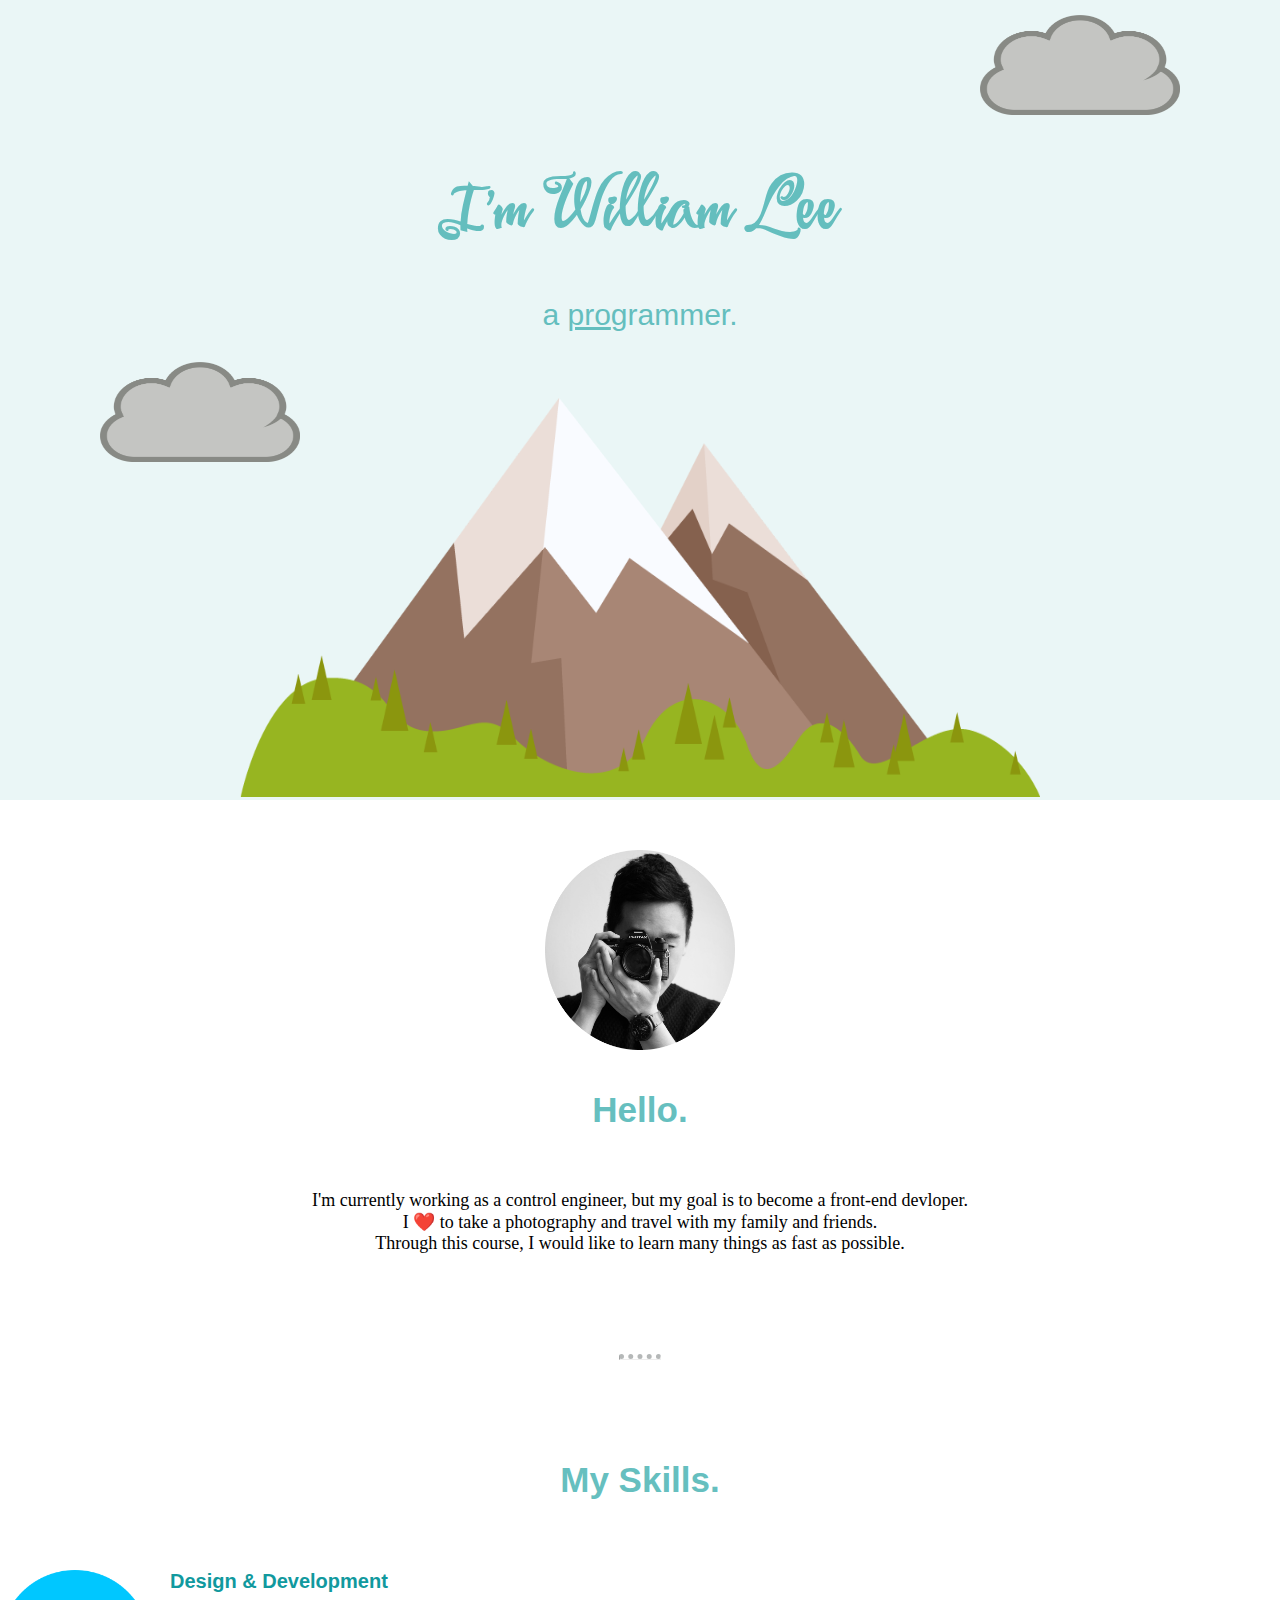
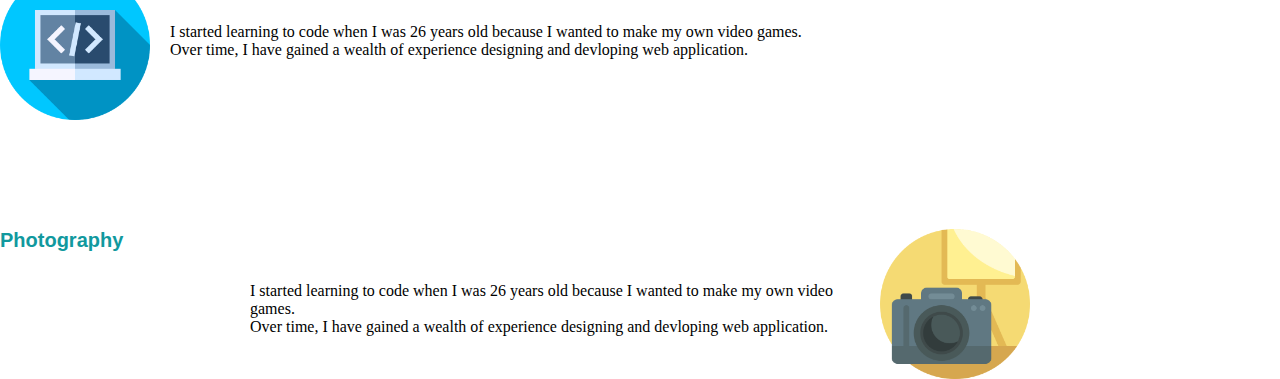
==== index.html @ fa5d24ca "first commit" ====
<!DOCTYPE html>
<html lang="en" dir="ltr">
  <head>
    <meta charset="utf-8" />
    <link rel="stylesheet" href="styles.css" />
    <link rel="preconnect" href="https://fonts.googleapis.com" />
    <link rel="preconnect" href="https://fonts.gstatic.com" crossorigin />
    <link
      href="https://fonts.googleapis.com/css2?family=Festive&display=swap"
      rel="stylesheet"
    />
    <link
      href="https://fonts.googleapis.com/css2?family=Festive&display=swap"
      rel="stylesheet"
    />
    <link rel="preconnect" href="https://fonts.googleapis.com">
<link rel="preconnect" href="https://fonts.gstatic.com" crossorigin>
<link href="https://fonts.googleapis.com/css2?family=Festive&display=swap" rel="stylesheet">

    <title>William's Personal Site</title>
  </head>

  <body>
    <div class="top">
      <img src="cloud.png" alt="cloud" width="200" height="100" id="cloud1">
      <h1>I'm William Lee</h1>
      <p id="sub">a <span id="pro">pro</span>grammer.</p>
      <img src="cloud.png" alt="cloud" width="200" height="100" id="cloud2">
      <img src="Mountain.png" alt="cloud" width="800" height="400" id="mountain">
    </div>
    </div>
    
    <img
      src="Profile_Pic_Circle.png"
      id="profile_pic"
      alt="William Profile Picture"
      height="200"
      width="190"
    />

    <h2>
      Hello.
    </h2>
    <p id ="about_me">
      I'm currently working as a control engineer, but my goal is to become a front-end devloper.<br> 
      I ❤️ to take a photography and travel with my family and friends. <br>
      Through this course, I would like to learn many things as fast as possible.
    </p>
    <hr/>
    <h2>
      My Skills.
    </h2>
    <div class="skill_section">
      
      <h3>Design & Development
        <img
        src="coding.png"
        id="coding_img"
        alt="coding_img"
        height="150"
        width="150"
      >
      </h3>
      
      <p id="skill">
        I started learning to code when I was 26 years old because I wanted to make my own video games.<br>
        Over time, I have gained a wealth of experience designing and devloping web application.
      </p>
      
    </div>

    <div class="photography_section">
      
      <h3>Photography
        <img
        src="photography.png"
        id="photography_img"
        alt="photography_img"
        height="150"
        width="150"
      >
      </h3>
      
      <p id="photography">
        I started learning to code when I was 26 years old because I wanted to make my own video games.<br>
        Over time, I have gained a wealth of experience designing and devloping web application.      </p>
      
    </div>
    
  </body>
</html>
---- styles.css ----
* {
  margin: 0;
}

h1 {
  text-align: center;
  padding-top: 150px;
  font-family: "Festive", cursive;
  font-size: 70px;
  vertical-align: middle;
  color: #64bebe;
}
#sub {
  text-align: center;
  vertical-align: middle;
  margin-top: 30px;
  margin-bottom: 30px;
  font-family: "Festive", cursive;
  font-family: "Ubuntu", sans-serif;
  font-size: 30px;
  color: #64bebe;
}

.top {
  height: 800px;
  width: 100%;
  background-color: #eaf6f6;
  text-align: center;
  position: relative;
}

#pro {
  text-decoration: underline;
}

#cloud1 {
  position: absolute;
  right: 100px;
  top: 15px;
}

#cloud2 {
  position: absolute;
  left: 100px;
}

#mountain {
  margin-top: 35px;
}

#profile_pic {
  display: block;
  margin-top: 50px;
  margin-left: auto;
  margin-right: auto;
  position: relative;
}

h2 {
  margin-top: 40px;
  text-align: center;
  display: block;
  position: relative;
  color: #66BFBF;
  font-size: 35px;
  font-family: Arial, Helvetica, sans-serif;
}

h3 {
  margin-top: 70px;
  margin-bottom: 30px;
  margin-left: auto;
  text-align: left;
  display: block;
  position: relative;
  color: #11999E;
  font-size: 20px;
  font-family: Arial, Helvetica, sans-serif;
  
}

#about_me {
  margin-top: 60px;
  text-align: center;
  font-size: 18px;
  display: block;
  font-family: "Times New Roman", Times, serif;
  font-weight: 400;
}

hr {
  width: 40px;
  border-top: 5px dotted #b5b8b8;
  margin: auto;
  margin-top: 100px;
  margin-bottom: 100px;
}

.skill_section{
  padding: auto;
  margin-bottom: 170px;
}
#coding_img{
  margin: 0;
  padding-right: 20px;
  float: left;
}

#skill{
  text-align: left;
  margin: 
}

#photography_img{
  padding-right: 250px;
  float: right;
}

#photography{
  text-align: left;
  margin-left: 250px;
}
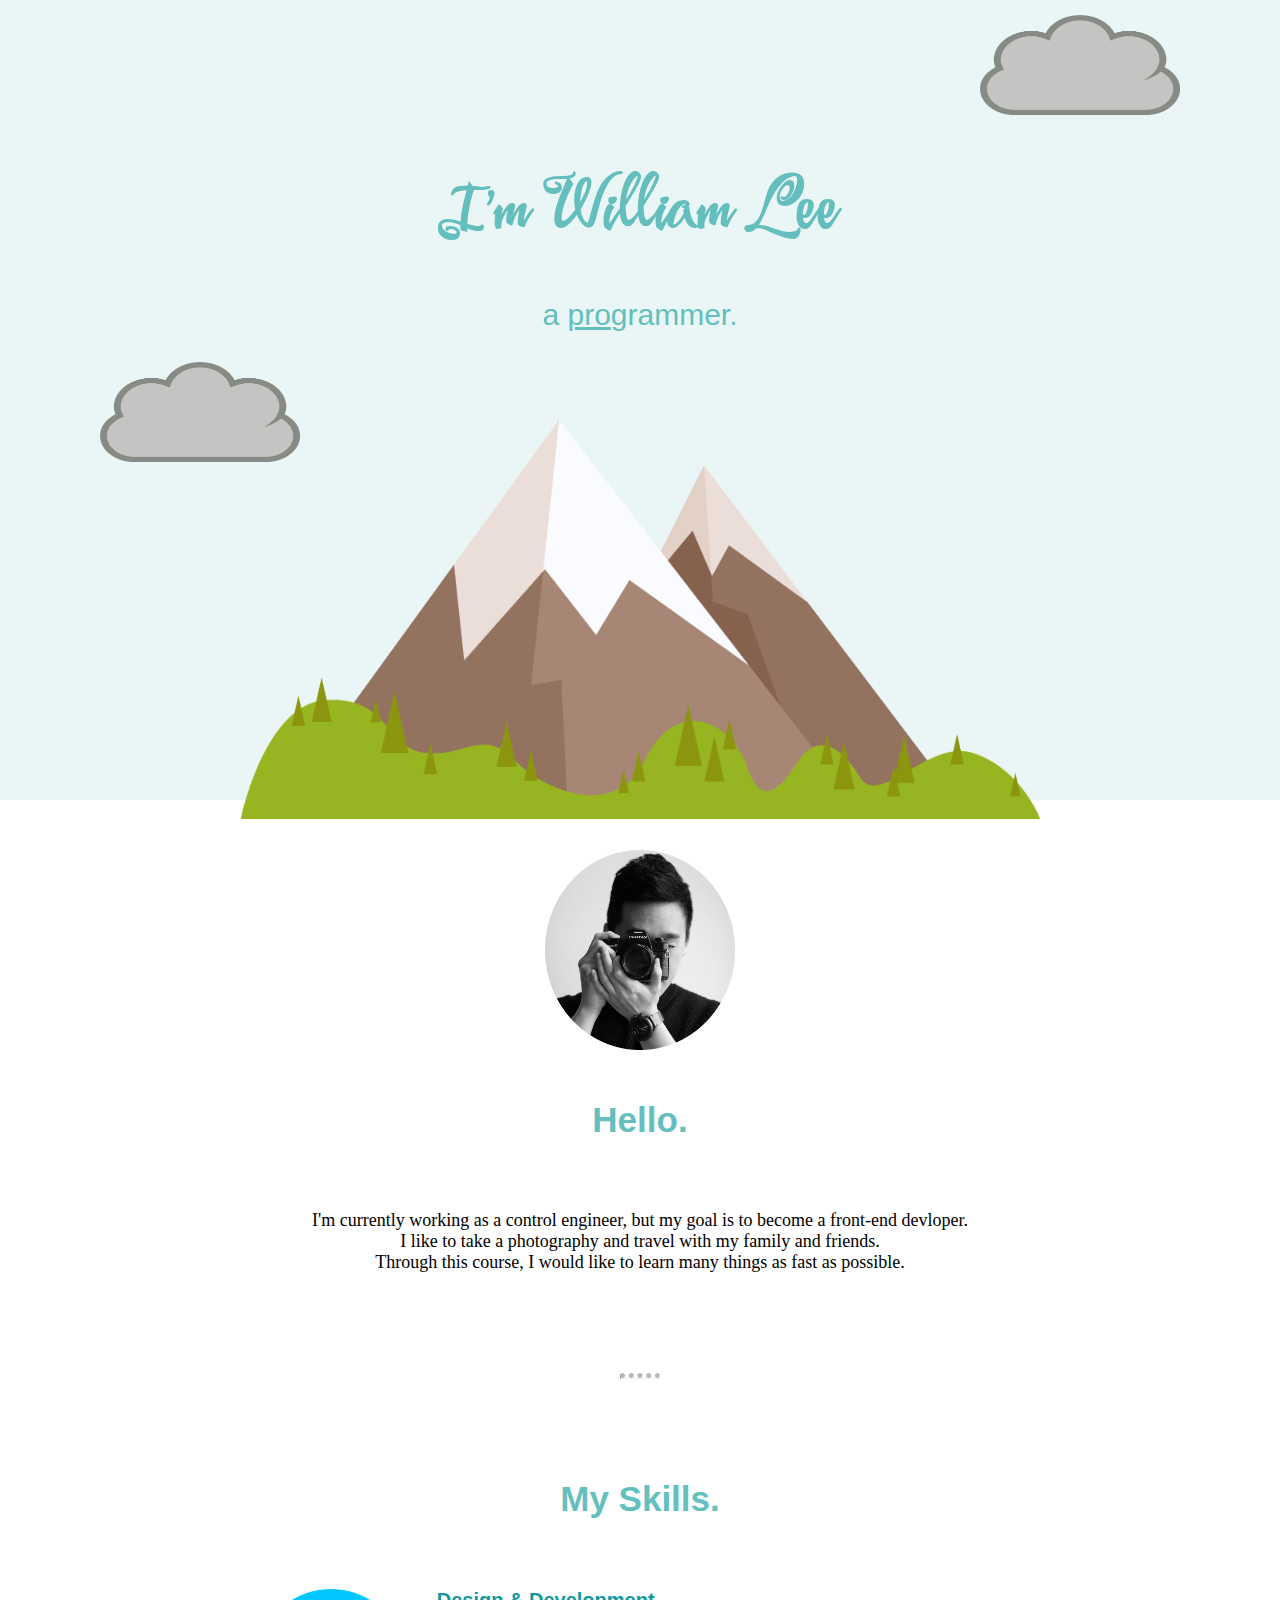
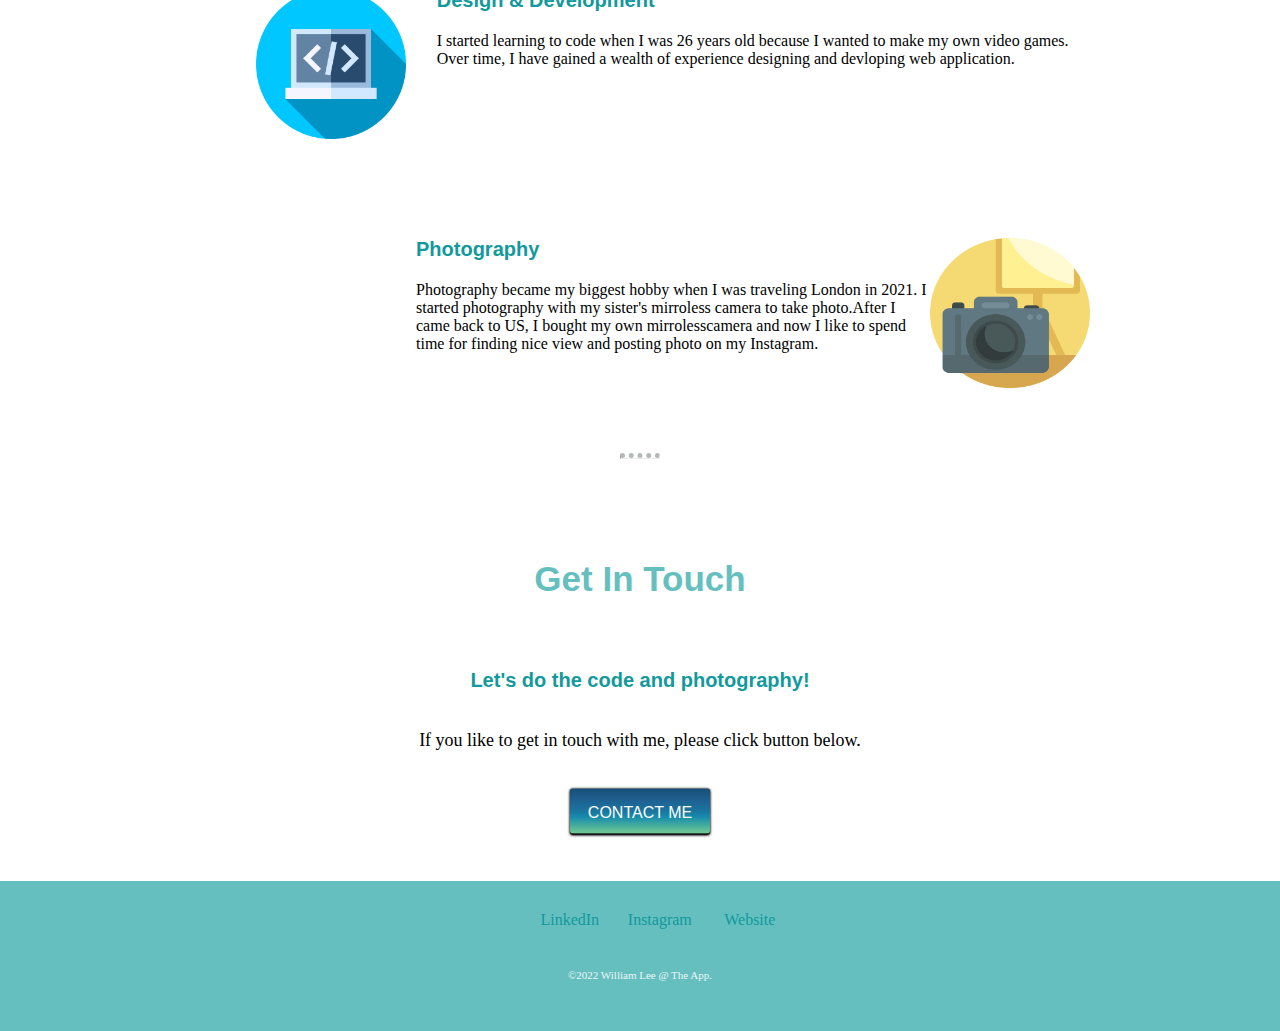
==== commit 788ac920: "Final version" ====
--- a/index.html
+++ b/index.html
@@ -43,7 +43,7 @@
     </h2>
     <p id ="about_me">
       I'm currently working as a control engineer, but my goal is to become a front-end devloper.<br> 
-      I ❤️ to take a photography and travel with my family and friends. <br>
+      I like to take a photography and travel with my family and friends. <br>
       Through this course, I would like to learn many things as fast as possible.
     </p>
     <hr/>
@@ -52,40 +52,69 @@
     </h2>
     <div class="skill_section">
       
-      <h3>Design & Development
-        <img
+      <h3 id= "coding"><img
         src="coding.png"
         id="coding_img"
         alt="coding_img"
         height="150"
         width="150"
-      >
-      </h3>
-      
+      >Design & Development</h3>
+  
       <p id="skill">
         I started learning to code when I was 26 years old because I wanted to make my own video games.<br>
         Over time, I have gained a wealth of experience designing and devloping web application.
       </p>
       
     </div>
-
+    
     <div class="photography_section">
       
-      <h3>Photography
+      <h3 id="photo">
         <img
         src="photography.png"
         id="photography_img"
         alt="photography_img"
         height="150"
-        width="150"
-      >
+        width="160">
+        Photography
       </h3>
       
       <p id="photography">
-        I started learning to code when I was 26 years old because I wanted to make my own video games.<br>
-        Over time, I have gained a wealth of experience designing and devloping web application.      </p>
+        Photography became my biggest hobby when I was traveling London in 2021. I started photography with my sister's mirroless camera to take photo.After I came back to US, I bought my own mirrolesscamera and now I like to spend time for finding nice view and posting photo on my Instagram. </p>
       
+      </div>
+
+    <hr/>
+
+    <h2>Get In Touch</h3>
+    <h3 id="contact_comment1">Let's do the code and photography!</h3>
+    <p id="contact_comment">If you like to get in touch with me, please click button below.</p>
+    
+    <div class="button_container">
+      <div class="button_center">
+        <button type="button" class="contact_btn">CONTACT ME</button>
+      </div>
     </div>
+
+    <div class="footer">
+      <div class ="row">
+        <div class ="column">
+          <p id="link"> LinkedIn</p>
+        </div>
+        <div class ="column">
+          <p id="link"> Instagram</p>
+        </div>
+        <div class ="column">
+          <p id="link"> Website</p>
+        </div>
+        
+      </div>
+
+      <div class ="last">
+        <p>©2022 William Lee @ The App. </p>
+      </div>
+    </div>
+    
     
   </body>
 </html>
--- a/styles.css
+++ b/styles.css
@@ -1,5 +1,6 @@
 * {
   margin: 0;
+  box-sizing: border-box;
 }
 
 h1 {
@@ -45,7 +46,7 @@
 }
 
 #mountain {
-  margin-top: 35px;
+  margin-top: 57px;
 }
 
 #profile_pic {
@@ -64,15 +65,14 @@
   color: #66BFBF;
   font-size: 35px;
   font-family: Arial, Helvetica, sans-serif;
-}
-
-h3 {
-  margin-top: 70px;
-  margin-bottom: 30px;
-  margin-left: auto;
-  text-align: left;
-  display: block;
-  position: relative;
+  margin-top: 50px;
+  margin-bottom: 70px;
+}
+
+#coding {
+  
+  margin-left: 20%;
+  display: block;
   color: #11999E;
   font-size: 20px;
   font-family: Arial, Helvetica, sans-serif;
@@ -97,28 +97,134 @@
 }
 
 .skill_section{
-  padding: auto;
   margin-bottom: 170px;
+  margin-left: auto;
+  margin-right: auto;
 }
 #coding_img{
-  margin: 0;
-  padding-right: 20px;
   float: left;
+  margin-right: 3%;
 }
 
 #skill{
   text-align: left;
-  margin: 
-}
+  margin-top: 20px;
+}
+
+#photo{
+
+  margin-left: 32.5%;
+  display: block;
+  color: #11999E;
+  font-size: 20px;
+  font-family: Arial, Helvetica, sans-serif;
+
+}
+
 
 #photography_img{
-  padding-right: 250px;
+  margin-right: 22%;
   float: right;
 }
 
 #photography{
+  width: 40%;
   text-align: left;
-  margin-left: 250px;
-}
-
-
+  margin-top: 20px;
+  margin-left: 32.5%;
+}
+
+#contact_comment1{
+  text-align: center;
+  display: block;
+  color: #11999E;
+  font-size: 20px;
+  font-family: Arial, Helvetica, sans-serif;
+}
+
+
+#contact_comment{
+  text-align: center;
+  font-size: 18px;
+  display: block;
+  margin-top: 3%;
+  font-family: "Times New Roman", Times, serif;
+}
+
+.button_container{
+  margin-top: 60px;
+  margin-bottom: 40px;
+  width: 100%;
+  height: 30px;
+  position: relative;
+}
+
+.button_center{
+  margin:0;
+  position: absolute;
+  left: 50%;
+  -ms-transform: translate(-50%, -50%);
+  transform: translate(-50%, -50%);
+}
+
+.contact_btn{
+  font-family: Arial, Helvetica, sans-serif;
+  height: 45px;
+  width: 140px;
+  background-color:#66BFBF;
+  border: none;
+  color: white;
+  text-align: center;
+  text-decoration: none;
+  display: inline-block;
+  font-size: 16px;
+  margin: 4px 2px;
+  cursor: pointer;
+  border-radius: 3px;
+  padding:15px;
+  box-shadow: 0 1px 3px rgba(0,0,0.12), 0 1px 2px rgba(0,0,0.24);
+  background-image: linear-gradient(to top,#76C893 0%, #52B69A 12.5%, #34A0A4 25%, #168AAD 37.5%, #1A759F 50%, #1E6091 75%, #184E77 100%);
+}
+.contact_btn:hover{
+  box-shadow: 0 10px 20px rgba(0,0,0,0.19), 0 6px 6px rgba(0,0,0,0.23);
+  margin: 8px 10px 12px;
+}
+
+.footer{
+  width: 100%;
+  height:150px;
+  background-color: #66BFBF;
+  text-align: center;
+  
+}
+
+.column{
+  float:left;
+  width: 90px;
+  padding: 10px;
+  text-align: center;
+  position: relative;
+  left: 41%;
+  color: #11999E;
+}
+.row{
+  top:20px;
+  position: relative;
+}
+.row:after{
+  content:"";
+  display: table;
+  clear: both;
+}
+
+.last{
+  color: #EAF6F6;
+  font-size: 11px;
+  margin-top: 50px;
+}
+
+
+
+
+
+
